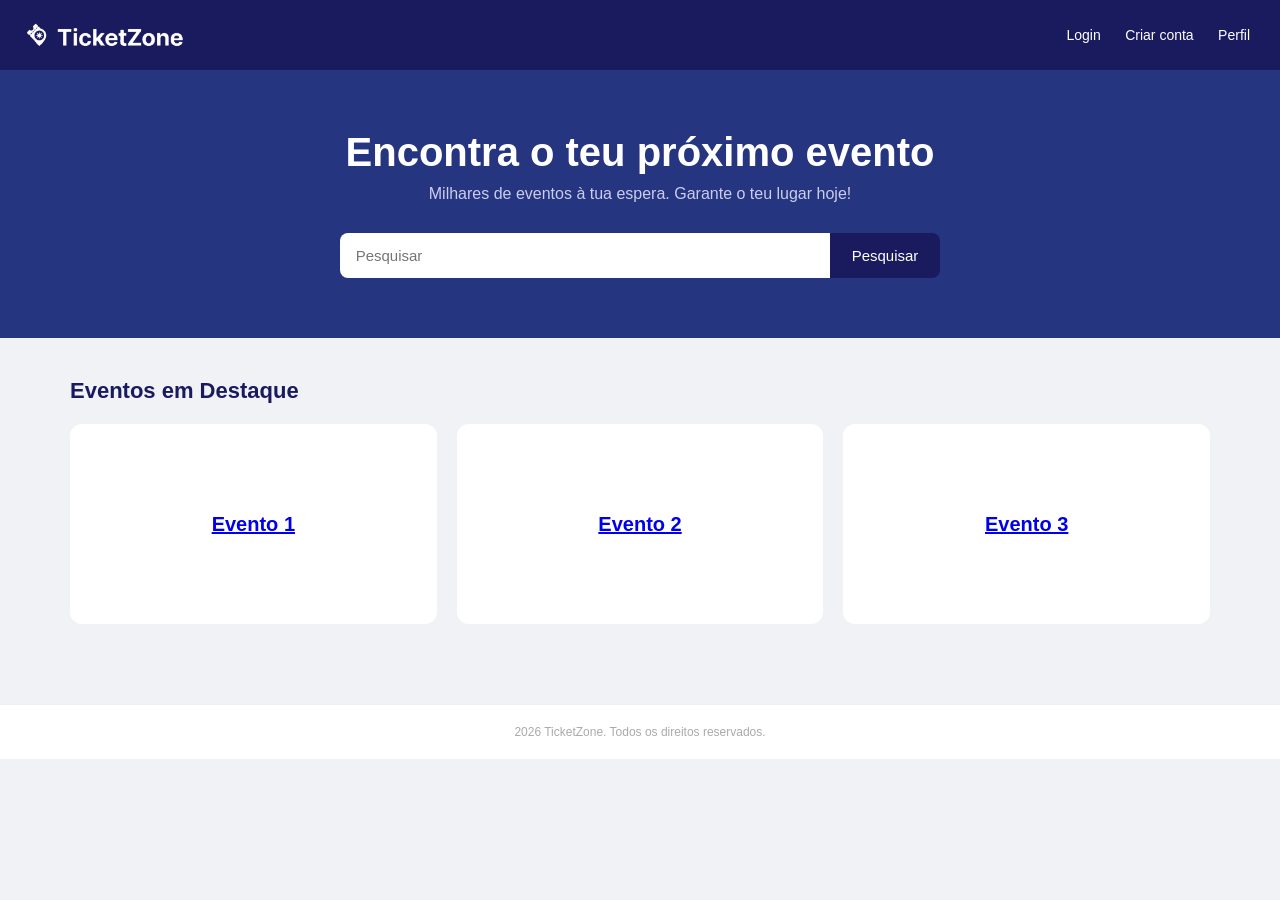
==== index.html @ 0c8beee4 "Criação da Homepage (Index) e de compra de Bilhetes (compra.html). Criação do Styles.css e pastas de" ====
<!DOCTYPE html>
<html lang="pt">
<head>
    <meta charset="UTF-8">
    <meta name="viewport" content="width=device-width, initial-scale=1.0">
    <title>TicketZone</title>
    <link rel="stylesheet" href="styles/style.css">
</head>
<body>

    <header>
        <img src="images/logo.png" alt="TicketZone">
        <nav>
            <a href="login.html">Login</a>
            <a href="registo.html">Criar conta</a>
            <a href="perfil.html">Perfil</a>
        </nav>
    </header>

    <div id="zona-pesquisa">
        <h1>Encontra o teu próximo evento</h1>
        <p>Milhares de eventos à tua espera. Garante o teu lugar hoje!</p>
        <div id="barra-procura">
            <input type="text" placeholder="Pesquisar">
            <button>Pesquisar</button>
        </div>
    </div>

    <div id="conteudo-eventos">
        <h2>Eventos em Destaque</h2>
        <div id="bloco-cards">
            <div class="card"> <a href="compra.html">Evento 1</a></div>
            <div class="card"> <a href="compra.html">Evento 2</a></div>
            <div class="card"> <a href="compra.html">Evento 3</a></div>
        </div>
    </div>

    <footer>
        <p> 2026 TicketZone. Todos os direitos reservados.</p>
    </footer>

</body>
</html>
---- styles/style.css ----
* {
  margin: 0;
  padding: 0;
  box-sizing: border-box;
}
 
body {
  font-family: Arial, Helvetica, sans-serif;
  background-color: #f0f2f5;
  color: #333;
}
 
header {
  background-color: #1a1a5e;
  padding: 10px 30px;
  display: flex;  
  justify-content: space-between;
  align-items: center;
  height: 70px;
  overflow: hidden;
}
 
header img {
  height: 300px;
  margin-left: -80px;
  display: block;
}
 
header nav a {
  color: white;
  text-decoration: none;
  font-size: 14px;
  margin-left: 20px;
}
 
header nav a:hover {
  text-decoration: underline;
}
 
main {
  display: flex;
  flex-direction: column;
  align-items: center;
  padding: 60px 20px;
}
 
main h1 {
  margin-bottom: 24px;
  font-size: 24px;
  color: #1a1a5e;
}
 
.form-container {
  background-color: white;
  padding: 40px;
  border-radius: 8px;
  width: 100%;
  max-width: 400px;
  display: flex;
  flex-direction: column;
  gap: 12px;
}
 
label {
  font-size: 13px;
  color: #555;
}
 
input {
  padding: 10px;
  border: 1px solid #ccc;
  border-radius: 4px;
  font-size: 14px;
}
 
input:focus {
  outline: none;
  border-color: #1a1a5e;
}
 
button {
  padding: 12px;
  background-color: #28a745;
  color: white;
  border: none;
  border-radius: 4px;
  font-size: 15px;
  cursor: pointer;
  margin-top: 8px;
}
 
button:hover {
  background-color: #218838;
}
 
.form-container p {
  text-align: center;
  font-size: 13px;
  color: #555;
}
 
.form-container a {
  color: #1a1a5e;
  text-decoration: none;
}
 
.form-container a:hover {
  text-decoration: underline;
}
 
.profile-container {
  display: flex;
  min-height: calc(100vh - 70px);
}
 
.sidebar {
  width: 250px;
  background-color: white;
  padding: 30px 20px;
  display: flex;
  flex-direction: column;
  align-items: center;
  gap: 10px;
}
 
.avatar {
  width: 70px;
  height: 70px;
  background-color: #1a1a5e;
  color: white;
  border-radius: 50%;
  display: flex;
  align-items: center;
  justify-content: center;
  font-size: 22px;
  font-weight: bold;
}
 
.sidebar h2 {
  font-size: 16px;
  color: #1a1a5e;
}
 
.sidebar p {
  font-size: 12px;
  color: #888;
}
 
.sidebar-menu {
  list-style: none;
  width: 100%;
  margin-top: 20px;
}
 
.sidebar-menu li {
  width: 100%;
}
 
.sidebar-menu a {
  display: block;
  padding: 12px 16px;
  color: #333;
  text-decoration: none;
  border-radius: 4px;
  font-size: 14px;
}
 
.sidebar-menu a:hover {
  background-color: #f0f2f5;
  color: #1a1a5e;
}
 
.sidebar-menu li:last-child a {
  color: #dc3545;
}
 
.content {
  flex: 1;
  padding: 30px;
}
 
.content h2 {
  font-size: 20px;
  color: #1a1a5e;
  margin-bottom: 24px;
}
 
.tickets-grid {
  display: flex;
  gap: 20px;
  flex-wrap: wrap;
}
 
.ticket-card {
  background-color: white;
  border-radius: 8px;
  width: 200px;
  height: 120px;
}

#zona-pesquisa {
  background-color: #253580;
  color: white;
  text-align: center;
  padding: 60px 20px;
}

#zona-pesquisa h1 {
  font-size: 40px;
  margin-bottom: 10px;
}

#zona-pesquisa p {
  font-size: 16px;
  color: #ccccee;
  margin-bottom: 30px;
}

#barra-procura {
  display: flex;
  justify-content: center;
  max-width: 700px;
  margin: 0 auto;
}

#barra-procura input {
  width: 70%;
  padding: 14px 16px;
  font-size: 15px;
  border: none;
  border-radius: 8px 0 0 8px;
  outline: none;
}

#barra-procura button {
  padding: 14px 22px;
  background-color: #1a1a5e;
  color: white;
  border: none;
  border-radius: 0 8px 8px 0;
  font-size: 15px;
  cursor: pointer;
  margin-top: 0;
}

#barra-procura button:hover {
  background-color: #11113f;
}

#conteudo-eventos {
  padding: 40px 30px;
  max-width: 1200px;
  margin: 0 auto;
}

#conteudo-eventos h2 {
  font-size: 22px;
  color: #1a1a5e;
  margin-bottom: 20px;
}

#bloco-cards {
  display: flex;
  gap: 20px;
}

.card {
  background-color: white;
  border-radius: 12px;
  flex: 1;
  height: 200px;
  display: flex;
  align-items: center;
  justify-content: center;
  font-size: 20px;
  font-weight: bold;
}

.container-bilhetes {
  background-color: white;
  padding: 30px;
  border-radius: 8px;
  width: 100%;
  max-width: 700px;
  margin: 30px auto;
}

.banner-evento img {
  width: 100%;
  height: auto;
  border-radius: 6px;
  display: block;
  margin-bottom: 20px;
}

.detalhes-evento h2 {
  color: #1a1a5e;
  font-size: 22px;
  margin-bottom: 6px;
}

.detalhes-evento .info-sub {
  font-size: 14px;
  color: #666;
  margin-bottom: 15px;
}

.detalhes-evento h3 {
  font-size: 16px;
  color: #1a1a5e;
  margin-bottom: 8px;
}

.detalhes-evento p {
  font-size: 14px;
  line-height: 1.5;
  color: #555;
  margin-bottom: 25px;
}

.seccao-compra {
  border-top: 1px solid #eee;
  padding-top: 20px;
}

.seccao-compra h3 {
  color: #1a1a5e;
  font-size: 16px;
  margin-bottom: 15px;
}

.linha-selecao {
  display: flex;
  justify-content: space-between;
  align-items: center;
  margin-bottom: 20px;
}

.info-preco .nome-bilhete {
  font-weight: bold;
  font-size: 15px;
}

.info-preco .valor-bilhete {
  color: #666;
  font-size: 14px;
  margin-top: 2px;
}

.seletor-quantidade {
  display: flex;
  align-items: center;
  border: 1px solid #ccc;
  border-radius: 20px;
  background-color: #f8f9fa;
}

.seletor-quantidade button {
  background: none;
  color: #333;
  border: none;
  padding: 6px 14px;
  font-size: 16px;
  cursor: pointer;
  margin-top: 0;
}

.seletor-quantidade button:hover {
  background-color: #e9ecef;
}

.seletor-quantidade span {
  padding: 0 10px;
  font-weight: bold;
  font-size: 14px;
}

.caixa-resumo {
  background-color: #f0f2f5;
  border-radius: 8px;
  padding: 16px;
  margin-bottom: 20px;
}

.linha-resumo {
  display: flex;
  justify-content: space-between;
  font-size: 14px;
  color: #555;
  margin-bottom: 8px;
}

.linha-resumo.total-final {
  border-top: 1px dashed #ccc;
  padding-top: 8px;
  margin-bottom: 0;
  font-size: 16px;
  font-weight: bold;
  color: #000;
}

.btn-pagamento {
  width: 100%;
  padding: 14px;
  background-color: #1a1a5e;
  color: white;
  border: none;
  border-radius: 25px;
  font-size: 15px;
  font-weight: bold;
  cursor: pointer;
}

.btn-pagamento:hover {
  background-color: #11113f;
}
 
footer {
  text-align: center;
  padding: 20px;
  font-size: 12px;
  color: #aaa;
  background-color: white;
  margin-top: 40px;
  border-top: 1px solid #eee;
}
 
@media screen and (max-width: 768px) {
  .profile-container {
    flex-direction: column;
  }
 
  .sidebar {
    width: 100%;
  }

  #bloco-cards {
    flex-direction: column;
  }
}
 
@media screen and (max-width: 480px) {
  .form-container, .container-bilhetes {
    padding: 24px;
    margin: 15px auto;
  }
 
  main h1 {
    font-size: 20px;
  }
 
  .tickets-grid {
    flex-direction: column;
  }
 
  .ticket-card {
    width: 100%;
  }

  .linha-selecao {
    flex-direction: column;
    align-items: flex-start;
    gap: 12px;
  }

  .seletor-quantidade {
    align-self: flex-end;
  }
}
 
.logo-top {
  display: flex;
  justify-content: center;
  padding: 20px 0;
  position: relative;
  z-index: 1;
  line-height: 0;
}
 
.logo-top img {
  height: 250px;
}
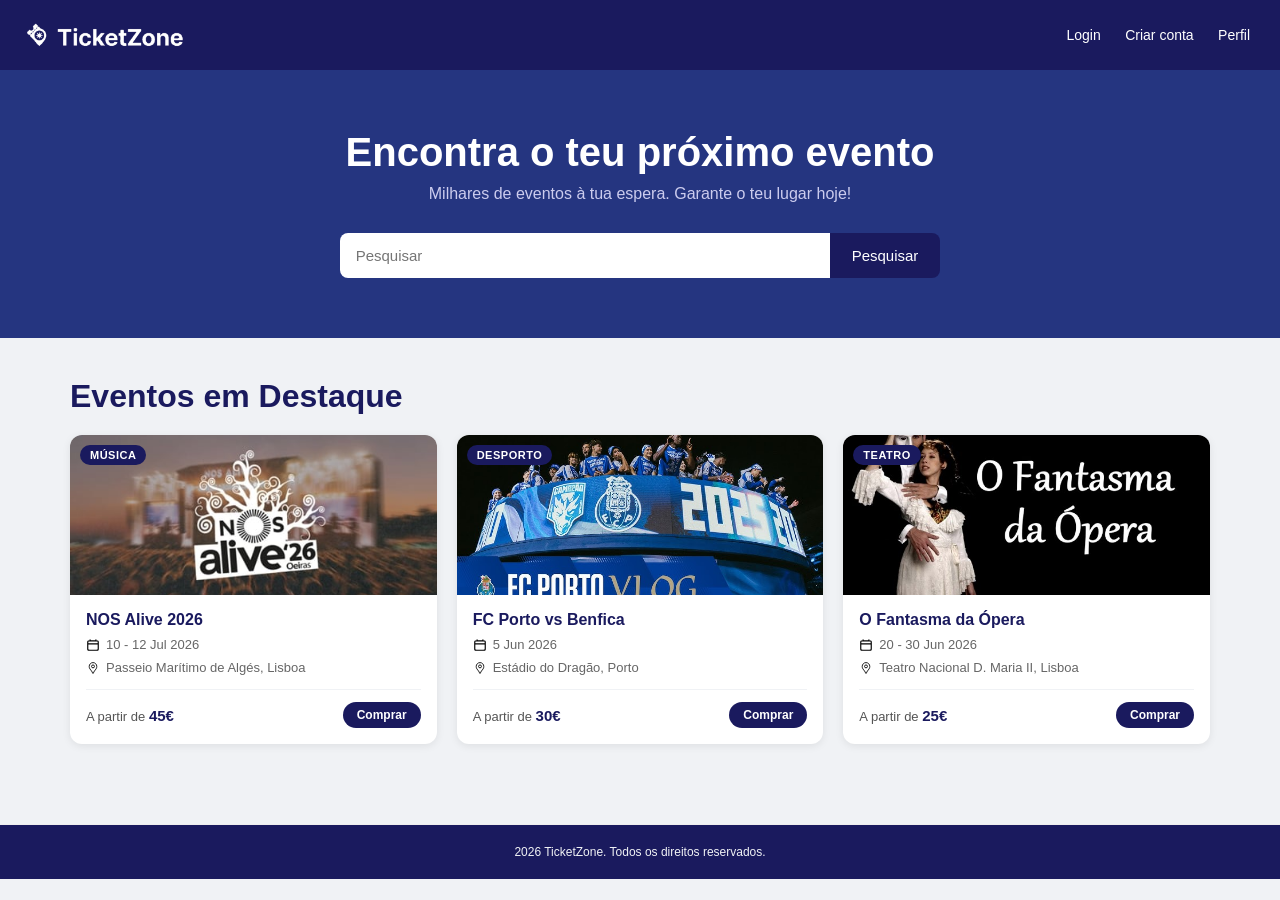
==== commit 946702d0: "Criação dos cartões de exibição dos bilhetes no index" ====
--- a/index.html
+++ b/index.html
@@ -27,11 +27,75 @@
     </div>
 
     <div id="conteudo-eventos">
-        <h2>Eventos em Destaque</h2>
+        <h1>Eventos em Destaque</h1>
         <div id="bloco-cards">
-            <div class="card"> <a href="compra.html">Evento 1</a></div>
-            <div class="card"> <a href="compra.html">Evento 2</a></div>
-            <div class="card"> <a href="compra.html">Evento 3</a></div>
+
+            <a href="compra.html" class="card">
+                <div class="card-imagem">
+                    <img src="images/Nos.jpg" alt="Nos Alive 2026">
+                    <span class="card-badge">Música</span>
+                </div>
+                <div class="card-info">
+                    <h3 class="card-titulo">NOS Alive 2026</h3>
+                    <div class="card-detalhe">
+                        <img src="assets/calendario.svg" alt="data" class="icone-detalhe">
+                        <span>10 - 12 Jul 2026</span>
+                    </div>
+                    <div class="card-detalhe">
+                        <img src="assets/mapa.svg" alt="local" class="icone-detalhe">
+                        <span>Passeio Marítimo de Algés, Lisboa</span>
+                    </div>
+                    <div class="card-footer">
+                        <span class="card-preco">A partir de <strong>45€</strong></span>
+                        <span class="card-btn">Comprar</span>
+                    </div>
+                </div>
+            </a>
+
+            <a href="compra.html" class="card">
+                <div class="card-imagem">
+                    <img src="images/porto.jpg" alt="FC Porto vs Benfica">
+                    <span class="card-badge">Desporto</span>
+                </div>
+                <div class="card-info">
+                    <h3 class="card-titulo">FC Porto vs Benfica</h3>
+                    <div class="card-detalhe">
+                        <img src="assets/calendario.svg" alt="data" class="icone-detalhe">
+                        <span>5 Jun 2026</span>
+                    </div>
+                    <div class="card-detalhe">
+                        <img src="assets/mapa.svg" alt="local" class="icone-detalhe">
+                        <span>Estádio do Dragão, Porto</span>
+                    </div>
+                    <div class="card-footer">
+                        <span class="card-preco">A partir de <strong>30€</strong></span>
+                        <span class="card-btn">Comprar</span>
+                    </div>
+                </div>
+            </a>
+
+            <a href="compra.html" class="card">
+                <div class="card-imagem">
+                    <img src="images/fantasma.jpg" alt="O Fantasma da Ópera">
+                    <span class="card-badge">Teatro</span>
+                </div>
+                <div class="card-info">
+                    <h3 class="card-titulo">O Fantasma da Ópera</h3>
+                    <div class="card-detalhe">
+                        <img src="assets/calendario.svg" alt="data" class="icone-detalhe">
+                        <span>20 - 30 Jun 2026</span>
+                    </div>
+                    <div class="card-detalhe">
+                        <img src="assets/mapa.svg" alt="local" class="icone-detalhe">
+                        <span>Teatro Nacional D. Maria II, Lisboa</span>
+                    </div>
+                    <div class="card-footer">
+                        <span class="card-preco">A partir de <strong>25€</strong></span>
+                        <span class="card-btn">Comprar</span>
+                    </div>
+                </div>
+            </a>
+
         </div>
     </div>
 
--- a/styles/style.css
+++ b/styles/style.css
@@ -19,7 +19,7 @@
   height: 70px;
   overflow: hidden;
 }
- 
+
 header img {
   height: 300px;
   margin-left: -80px;
@@ -36,167 +36,6 @@
 header nav a:hover {
   text-decoration: underline;
 }
- 
-main {
-  display: flex;
-  flex-direction: column;
-  align-items: center;
-  padding: 60px 20px;
-}
- 
-main h1 {
-  margin-bottom: 24px;
-  font-size: 24px;
-  color: #1a1a5e;
-}
- 
-.form-container {
-  background-color: white;
-  padding: 40px;
-  border-radius: 8px;
-  width: 100%;
-  max-width: 400px;
-  display: flex;
-  flex-direction: column;
-  gap: 12px;
-}
- 
-label {
-  font-size: 13px;
-  color: #555;
-}
- 
-input {
-  padding: 10px;
-  border: 1px solid #ccc;
-  border-radius: 4px;
-  font-size: 14px;
-}
- 
-input:focus {
-  outline: none;
-  border-color: #1a1a5e;
-}
- 
-button {
-  padding: 12px;
-  background-color: #28a745;
-  color: white;
-  border: none;
-  border-radius: 4px;
-  font-size: 15px;
-  cursor: pointer;
-  margin-top: 8px;
-}
- 
-button:hover {
-  background-color: #218838;
-}
- 
-.form-container p {
-  text-align: center;
-  font-size: 13px;
-  color: #555;
-}
- 
-.form-container a {
-  color: #1a1a5e;
-  text-decoration: none;
-}
- 
-.form-container a:hover {
-  text-decoration: underline;
-}
- 
-.profile-container {
-  display: flex;
-  min-height: calc(100vh - 70px);
-}
- 
-.sidebar {
-  width: 250px;
-  background-color: white;
-  padding: 30px 20px;
-  display: flex;
-  flex-direction: column;
-  align-items: center;
-  gap: 10px;
-}
- 
-.avatar {
-  width: 70px;
-  height: 70px;
-  background-color: #1a1a5e;
-  color: white;
-  border-radius: 50%;
-  display: flex;
-  align-items: center;
-  justify-content: center;
-  font-size: 22px;
-  font-weight: bold;
-}
- 
-.sidebar h2 {
-  font-size: 16px;
-  color: #1a1a5e;
-}
- 
-.sidebar p {
-  font-size: 12px;
-  color: #888;
-}
- 
-.sidebar-menu {
-  list-style: none;
-  width: 100%;
-  margin-top: 20px;
-}
- 
-.sidebar-menu li {
-  width: 100%;
-}
- 
-.sidebar-menu a {
-  display: block;
-  padding: 12px 16px;
-  color: #333;
-  text-decoration: none;
-  border-radius: 4px;
-  font-size: 14px;
-}
- 
-.sidebar-menu a:hover {
-  background-color: #f0f2f5;
-  color: #1a1a5e;
-}
- 
-.sidebar-menu li:last-child a {
-  color: #dc3545;
-}
- 
-.content {
-  flex: 1;
-  padding: 30px;
-}
- 
-.content h2 {
-  font-size: 20px;
-  color: #1a1a5e;
-  margin-bottom: 24px;
-}
- 
-.tickets-grid {
-  display: flex;
-  gap: 20px;
-  flex-wrap: wrap;
-}
- 
-.ticket-card {
-  background-color: white;
-  border-radius: 8px;
-  width: 200px;
-  height: 120px;
-}
 
 #zona-pesquisa {
   background-color: #253580;
@@ -253,8 +92,8 @@
   margin: 0 auto;
 }
 
-#conteudo-eventos h2 {
-  font-size: 22px;
+#conteudo-eventos h1 {
+  font-size: 32px;
   color: #1a1a5e;
   margin-bottom: 20px;
 }
@@ -268,12 +107,109 @@
   background-color: white;
   border-radius: 12px;
   flex: 1;
-  height: 200px;
-  display: flex;
-  align-items: center;
-  justify-content: center;
-  font-size: 20px;
-  font-weight: bold;
+  display: flex;
+  flex-direction: column;
+  overflow: hidden;
+  text-decoration: none;
+  color: inherit;
+  box-shadow: 0 2px 8px rgba(0,0,0,0.08);
+  transition: transform 0.2s ease, box-shadow 0.2s ease;
+}
+
+.card:hover {
+  transform: translateY(-4px);
+  box-shadow: 0 8px 24px rgba(26, 26, 94, 0.15);
+}
+
+.card-imagem {
+  position: relative;
+  width: 100%;
+  height: 160px;
+  background-color: #d0d4e8;
+  overflow: hidden;
+}
+
+.card-imagem img {
+  width: 100%;
+  height: 100%;
+  object-fit: cover;
+  display: block;
+}
+
+.card-badge {
+  position: absolute;
+  top: 10px;
+  left: 10px;
+  background-color: #1a1a5e;
+  color: white;
+  font-size: 11px;
+  font-weight: bold;
+  padding: 4px 10px;
+  border-radius: 20px;
+  text-transform: uppercase;
+  letter-spacing: 0.5px;
+}
+
+.card-info {
+  padding: 16px;
+  display: flex;
+  flex-direction: column;
+  gap: 8px;
+  flex: 1;
+}
+
+.card-titulo {
+  font-size: 16px;
+  font-weight: bold;
+  color: #1a1a5e;
+  margin: 0;
+}
+
+.card-detalhe {
+  display: flex;
+  align-items: center;
+  gap: 6px;
+  font-size: 13px;
+  color: #666;
+}
+
+.icone-detalhe {
+  width: 14px;
+  height: 14px;
+  flex-shrink: 0;
+}
+
+.card-footer {
+  display: flex;
+  justify-content: space-between;
+  align-items: center;
+  margin-top: 6px;
+  padding-top: 12px;
+  border-top: 1px solid #f0f2f5;
+}
+
+.card-preco {
+  font-size: 13px;
+  color: #555;
+}
+
+.card-preco strong {
+  color: #1a1a5e;
+  font-size: 15px;
+}
+
+.card-btn {
+  background-color: #1a1a5e;
+  color: white;
+  font-size: 12px;
+  font-weight: bold;
+  padding: 6px 14px;
+  border-radius: 20px;
+  transition: background-color 0.2s;
+}
+
+.card:hover .card-btn {
+  background-color: #11113f;
 }
 
 .container-bilhetes {
@@ -351,7 +287,7 @@
   display: flex;
   align-items: center;
   border: 1px solid #ccc;
-  border-radius: 20px;
+  border-radius: 10px;
   background-color: #f8f9fa;
 }
 
@@ -359,6 +295,7 @@
   background: none;
   color: #333;
   border: none;
+  border-radius: 10px;
   padding: 6px 14px;
   font-size: 16px;
   cursor: pointer;
@@ -419,44 +356,28 @@
   text-align: center;
   padding: 20px;
   font-size: 12px;
-  color: #aaa;
-  background-color: white;
+  color: #f0f2f5;
+  background-color: #1a1a5e;
   margin-top: 40px;
   border-top: 1px solid #eee;
 }
  
 @media screen and (max-width: 768px) {
-  .profile-container {
-    flex-direction: column;
-  }
- 
-  .sidebar {
-    width: 100%;
-  }
-
   #bloco-cards {
     flex-direction: column;
   }
+
+  .card-imagem {
+    height: 200px;
+  }
 }
  
 @media screen and (max-width: 480px) {
-  .form-container, .container-bilhetes {
+  .container-bilhetes {
     padding: 24px;
     margin: 15px auto;
   }
  
-  main h1 {
-    font-size: 20px;
-  }
- 
-  .tickets-grid {
-    flex-direction: column;
-  }
- 
-  .ticket-card {
-    width: 100%;
-  }
-
   .linha-selecao {
     flex-direction: column;
     align-items: flex-start;
@@ -466,17 +387,4 @@
   .seletor-quantidade {
     align-self: flex-end;
   }
-}
- 
-.logo-top {
-  display: flex;
-  justify-content: center;
-  padding: 20px 0;
-  position: relative;
-  z-index: 1;
-  line-height: 0;
-}
- 
-.logo-top img {
-  height: 250px;
 }
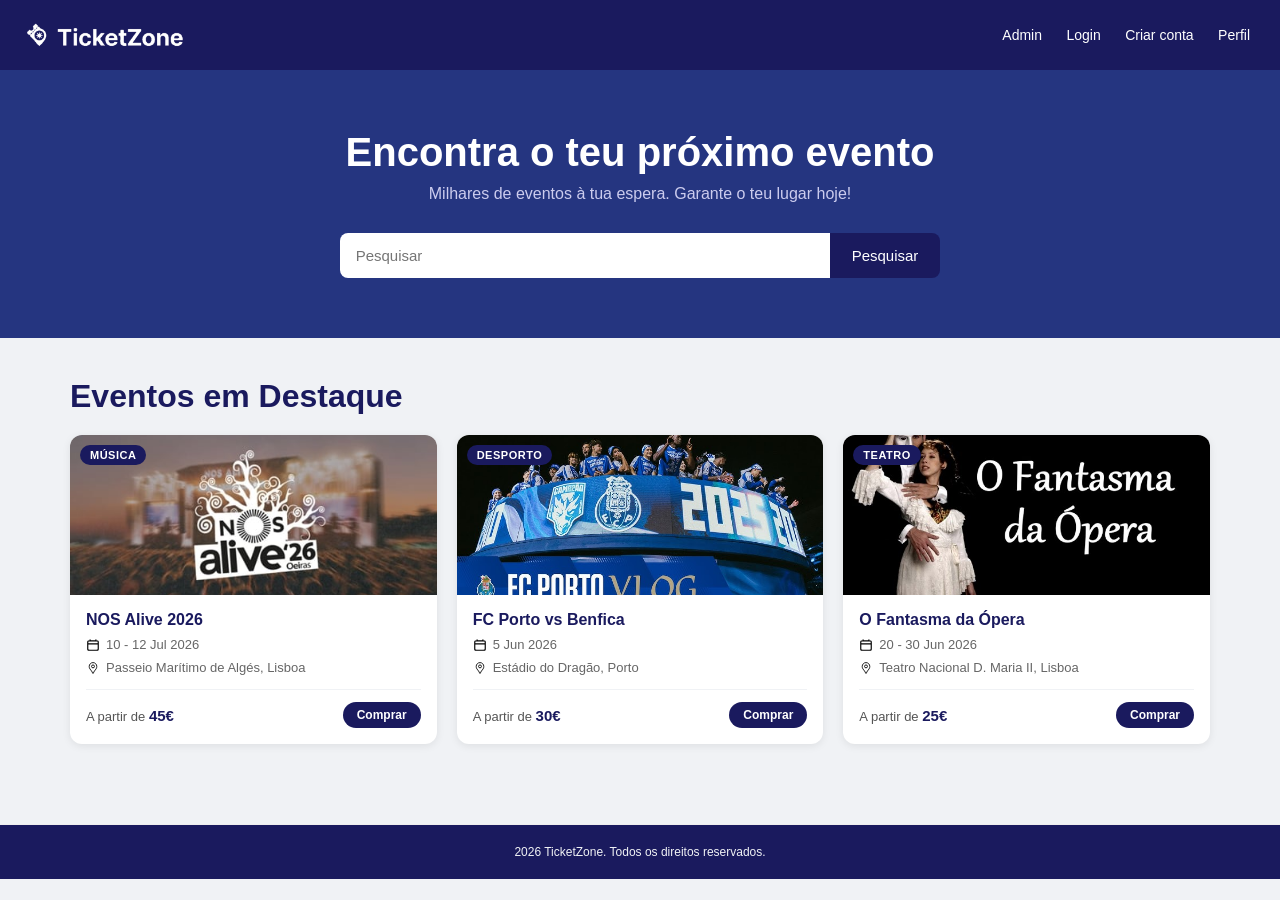
==== commit 5e8e8d3b: "Criação da Base de dados e da pasta Include. Criação de uma tabela com os ficheiros que cada um deve" ====
--- a/index.html
+++ b/index.html
@@ -11,6 +11,7 @@
     <header>
         <img src="images/logo.png" alt="TicketZone">
         <nav>
+            <a href="admin.html">Admin</a>
             <a href="login.html">Login</a>
             <a href="registo.html">Criar conta</a>
             <a href="perfil.html">Perfil</a>
